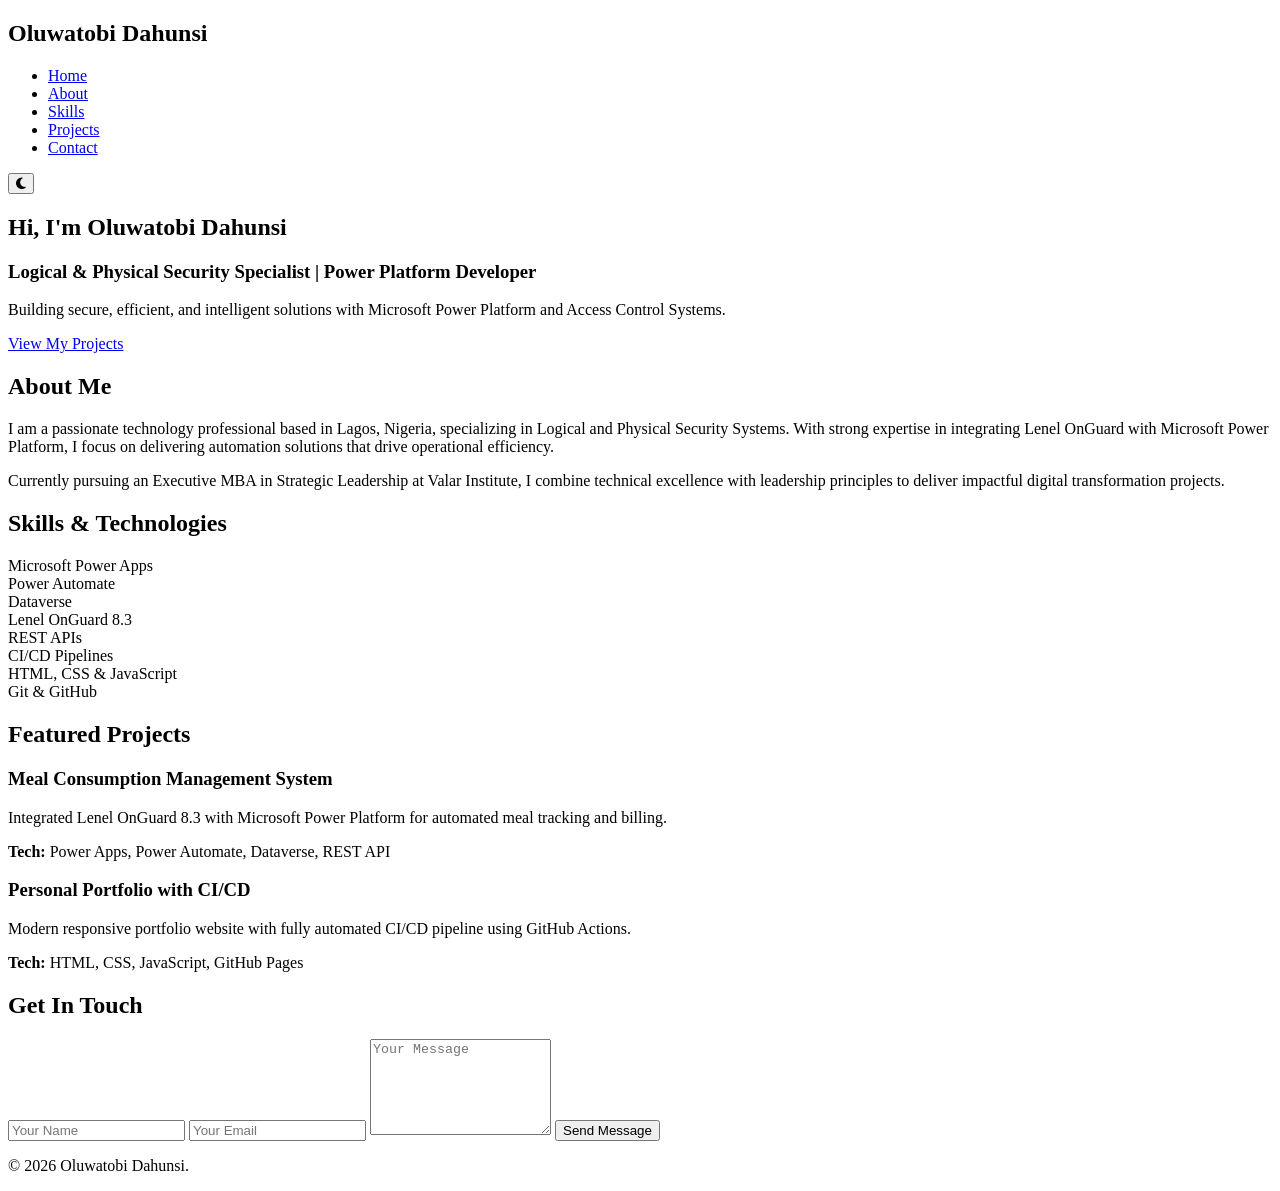
==== .github/index.html @ 3bb0f20a "Create index.html" ====
<!DOCTYPE html>
<html lang="en">
<head>
    <meta charset="UTF-8">
    <meta name="viewport" content="width=device-width, initial-scale=1.0">
    <title>Oluwatobi Dahunsi | Portfolio</title>
    <link rel="stylesheet" href="style.css">
    <link rel="stylesheet" href="https://cdnjs.cloudflare.com/ajax/libs/font-awesome/6.5.0/css/all.min.css">
</head>
<body>
    <!-- Navbar -->
    <nav class="navbar">
        <div class="container">
            <h2 class="logo">Oluwatobi Dahunsi</h2>
            <ul class="nav-links">
                <li><a href="#home">Home</a></li>
                <li><a href="#about">About</a></li>
                <li><a href="#skills">Skills</a></li>
                <li><a href="#projects">Projects</a></li>
                <li><a href="#contact">Contact</a></li>
            </ul>
            <button id="theme-toggle" class="theme-btn"><i class="fas fa-moon"></i></button>
        </div>
    </nav>

    <!-- Hero Section -->
    <section id="home" class="hero">
        <div class="container">
            <div class="hero-content">
                <h1>Hi, I'm <span class="highlight">Oluwatobi Dahunsi</span></h1>
                <h3>Logical & Physical Security Specialist | Power Platform Developer</h3>
                <p>Building secure, efficient, and intelligent solutions with Microsoft Power Platform and Access Control Systems.</p>
                <a href="#projects" class="btn primary-btn">View My Projects</a>
            </div>
        </div>
    </section>

    <!-- About Section -->
    <section id="about" class="section">
        <div class="container">
            <h2 class="section-title">About Me</h2>
            <div class="about-content">
                <p>I am a passionate technology professional based in Lagos, Nigeria, specializing in Logical and Physical Security Systems. With strong expertise in integrating Lenel OnGuard with Microsoft Power Platform, I focus on delivering automation solutions that drive operational efficiency.</p>
                <p>Currently pursuing an Executive MBA in Strategic Leadership at Valar Institute, I combine technical excellence with leadership principles to deliver impactful digital transformation projects.</p>
            </div>
        </div>
    </section>

    <!-- Skills Section -->
    <section id="skills" class="section bg-light">
        <div class="container">
            <h2 class="section-title">Skills & Technologies</h2>
            <div class="skills-grid">
                <div class="skill-card">Microsoft Power Apps</div>
                <div class="skill-card">Power Automate</div>
                <div class="skill-card">Dataverse</div>
                <div class="skill-card">Lenel OnGuard 8.3</div>
                <div class="skill-card">REST APIs</div>
                <div class="skill-card">CI/CD Pipelines</div>
                <div class="skill-card">HTML, CSS & JavaScript</div>
                <div class="skill-card">Git & GitHub</div>
            </div>
        </div>
    </section>

    <!-- Projects Section -->
    <section id="projects" class="section">
        <div class="container">
            <h2 class="section-title">Featured Projects</h2>
            <div class="projects-grid">
                <div class="project-card">
                    <h3>Meal Consumption Management System</h3>
                    <p>Integrated Lenel OnGuard 8.3 with Microsoft Power Platform for automated meal tracking and billing.</p>
                    <p><strong>Tech:</strong> Power Apps, Power Automate, Dataverse, REST API</p>
                </div>
                <div class="project-card">
                    <h3>Personal Portfolio with CI/CD</h3>
                    <p>Modern responsive portfolio website with fully automated CI/CD pipeline using GitHub Actions.</p>
                    <p><strong>Tech:</strong> HTML, CSS, JavaScript, GitHub Pages</p>
                </div>
            </div>
        </div>
    </section>

    <!-- Contact Section -->
    <section id="contact" class="section bg-light">
        <div class="container">
            <h2 class="section-title">Get In Touch</h2>
            <form action="https://formspree.io/f/YOUR_FORM_ID" method="POST" class="contact-form">
                <input type="text" name="name" placeholder="Your Name" required>
                <input type="email" name="email" placeholder="Your Email" required>
                <textarea name="message" placeholder="Your Message" rows="6" required></textarea>
                <button type="submit" class="btn primary-btn">Send Message</button>
            </form>
        </div>
    </section>

    <footer>
        <p>&copy; 2026 Oluwatobi Dahunsi.</p>
    </footer>

    <script src="js/script.js"></script>
</body>
</html>
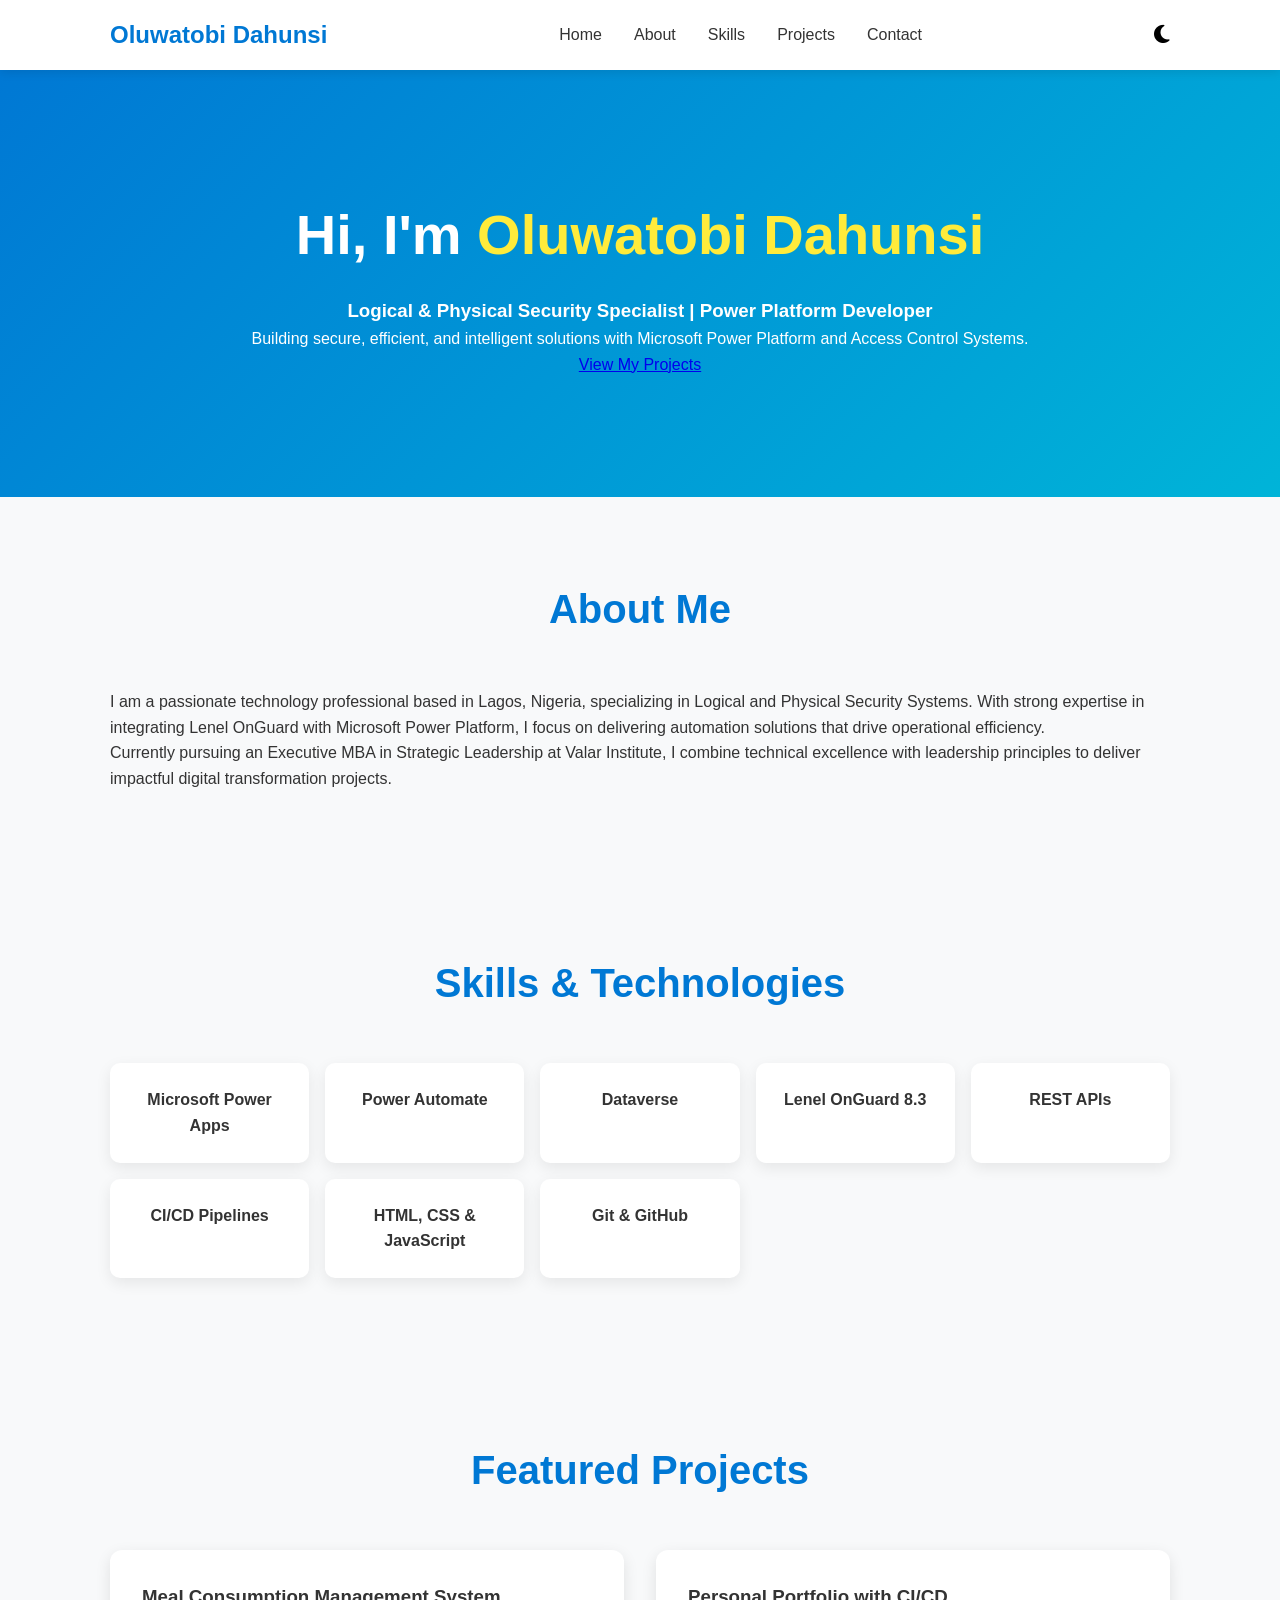
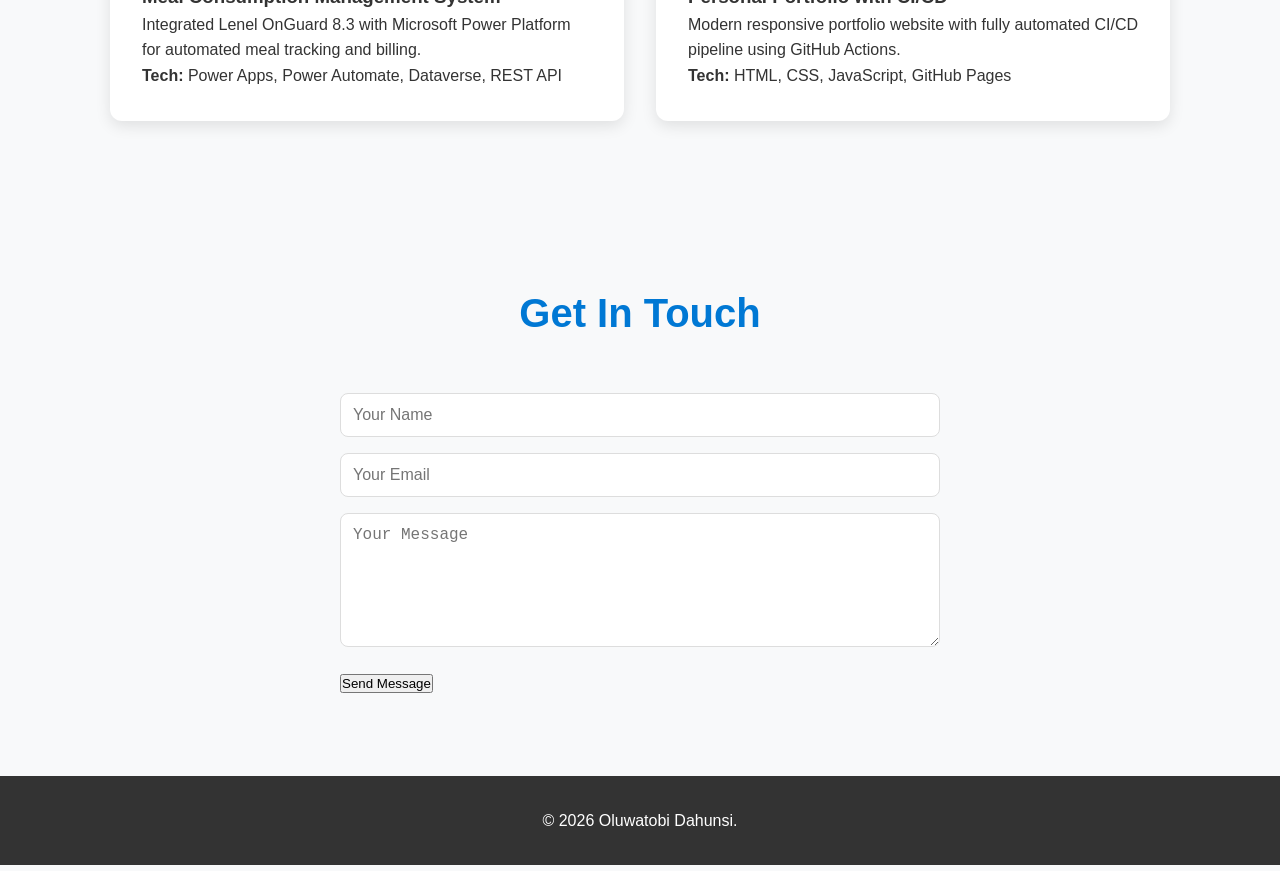
==== commit 7f57de6f: "Fix script source path in index.html" ====
--- a/.github/index.html
+++ b/.github/index.html
@@ -99,6 +99,6 @@
         <p>&copy; 2026 Oluwatobi Dahunsi.</p>
     </footer>
 
-    <script src="js/script.js"></script>
+    <script src="script.js"></script>
 </body>
 </html>
--- a/.github/style.css
+++ b/.github/style.css
@@ -0,0 +1,151 @@
+* {
+    margin: 0;
+    padding: 0;
+    box-sizing: border-box;
+}
+
+body {
+    font-family: 'Segoe UI', Tahoma, Geneva, Verdana, sans-serif;
+    line-height: 1.6;
+    color: #333;
+    background-color: #f8f9fa;
+}
+
+.container {
+    max-width: 1100px;
+    margin: 0 auto;
+    padding: 0 20px;
+}
+
+/* Navbar */
+.navbar {
+    background: #fff;
+    box-shadow: 0 2px 10px rgba(0,0,0,0.1);
+    position: sticky;
+    top: 0;
+    z-index: 100;
+}
+
+.navbar .container {
+    display: flex;
+    justify-content: space-between;
+    align-items: center;
+    padding: 1rem 20px;
+}
+
+.logo {
+    color: #0078d4;
+    font-size: 1.5rem;
+}
+
+.nav-links {
+    display: flex;
+    list-style: none;
+    gap: 2rem;
+}
+
+.nav-links a {
+    text-decoration: none;
+    color: #333;
+    font-weight: 500;
+}
+
+.theme-btn {
+    background: none;
+    border: none;
+    font-size: 1.3rem;
+    cursor: pointer;
+}
+
+/* Hero */
+.hero {
+    background: linear-gradient(135deg, #0078d4, #00b4d8);
+    color: white;
+    padding: 120px 0;
+    text-align: center;
+}
+
+.hero h1 {
+    font-size: 3.5rem;
+    margin-bottom: 1rem;
+}
+
+.highlight {
+    color: #ffeb3b;
+}
+
+/* Sections */
+.section {
+    padding: 80px 0;
+}
+
+.section-title {
+    text-align: center;
+    font-size: 2.5rem;
+    margin-bottom: 3rem;
+    color: #0078d4;
+}
+
+.bg-light {
+    background-color: #f8f9fa;
+}
+
+/* Skills */
+.skills-grid {
+    display: grid;
+    grid-template-columns: repeat(auto-fit, minmax(180px, 1fr));
+    gap: 1rem;
+}
+
+.skill-card {
+    background: white;
+    padding: 1.5rem;
+    border-radius: 10px;
+    text-align: center;
+    box-shadow: 0 5px 15px rgba(0,0,0,0.08);
+    font-weight: 600;
+}
+
+/* Projects */
+.projects-grid {
+    display: grid;
+    grid-template-columns: repeat(auto-fit, minmax(350px, 1fr));
+    gap: 2rem;
+}
+
+.project-card {
+    background: white;
+    padding: 2rem;
+    border-radius: 12px;
+    box-shadow: 0 5px 15px rgba(0,0,0,0.1);
+}
+
+/* Contact Form */
+.contact-form {
+    max-width: 600px;
+    margin: 0 auto;
+}
+
+.contact-form input,
+.contact-form textarea {
+    width: 100%;
+    padding: 12px;
+    margin-bottom: 1rem;
+    border: 1px solid #ddd;
+    border-radius: 8px;
+    font-size: 1rem;
+}
+
+/* Footer */
+footer {
+    text-align: center;
+    padding: 2rem;
+    background: #333;
+    color: white;
+}
+
+/* Responsive */
+@media (max-width: 768px) {
+    .nav-links { gap: 1rem; font-size: 0.9rem; }
+    .hero h1 { font-size: 2.5rem; }
+}
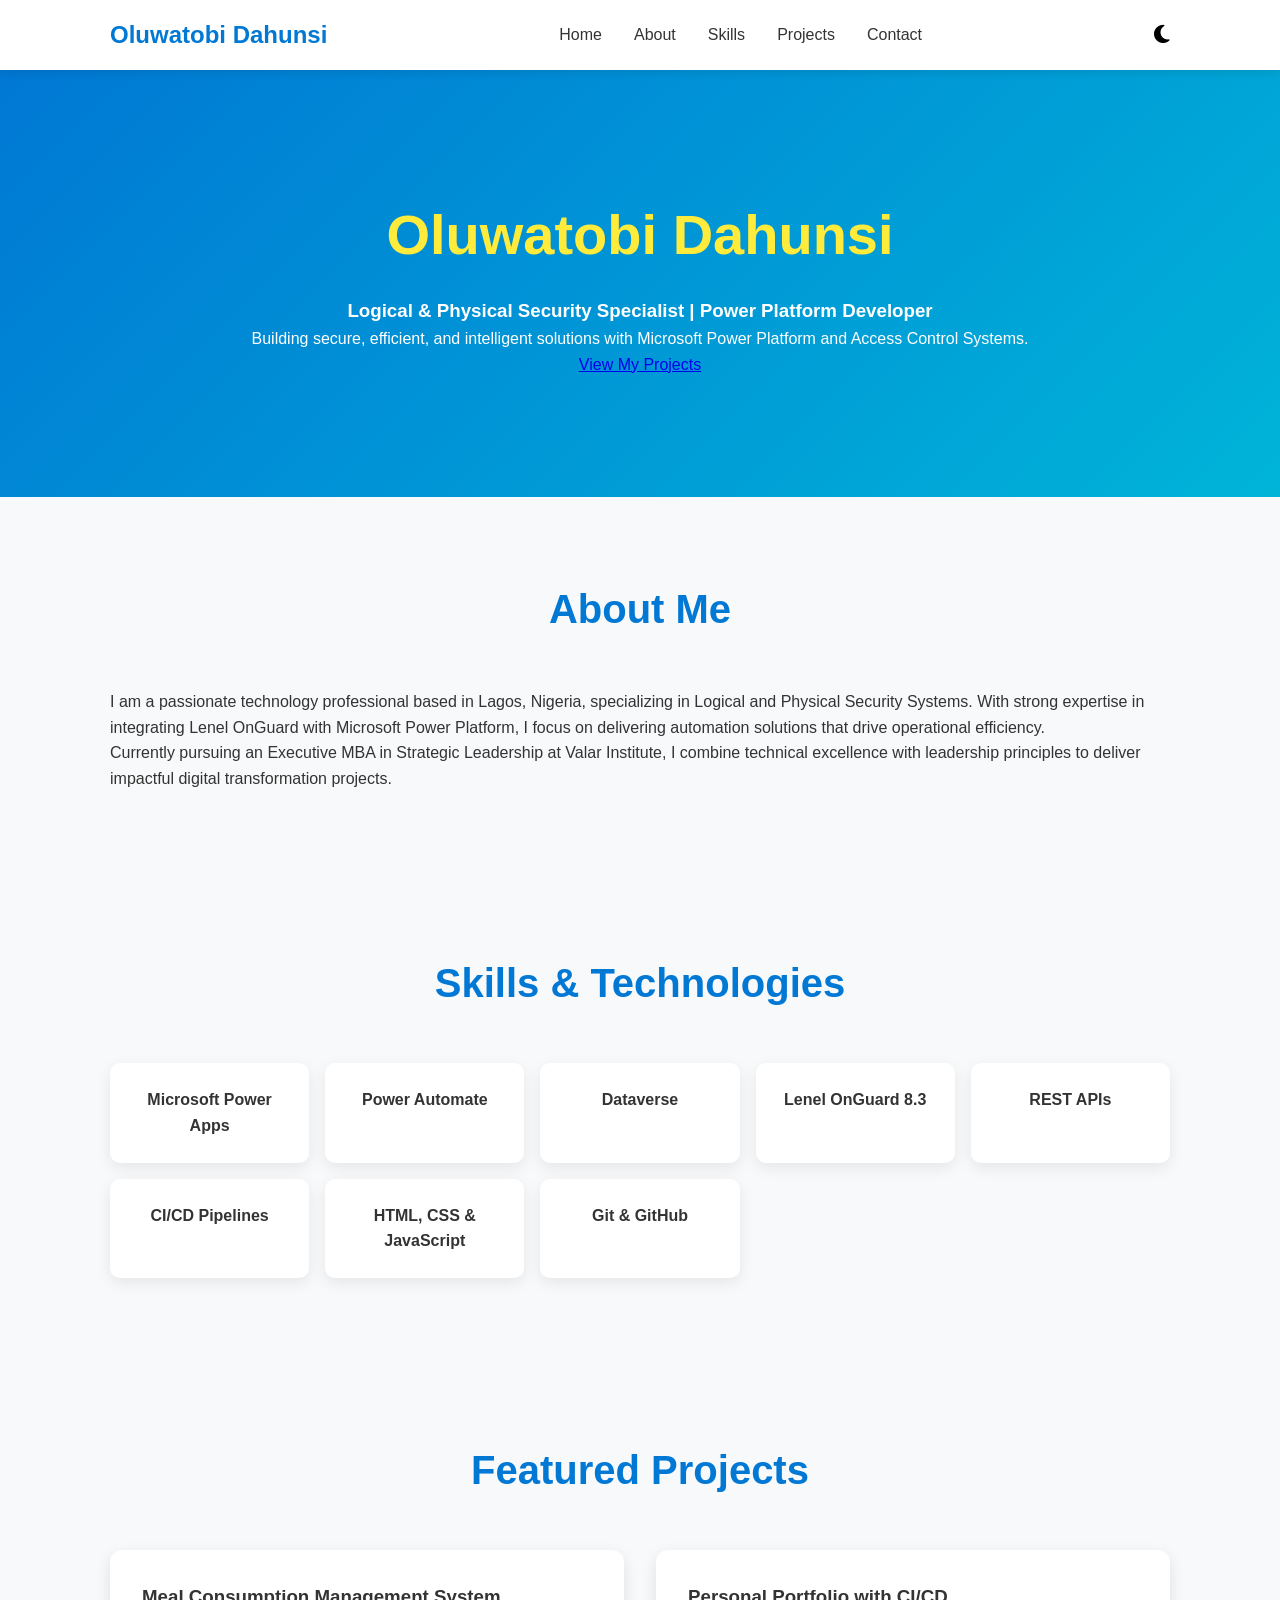
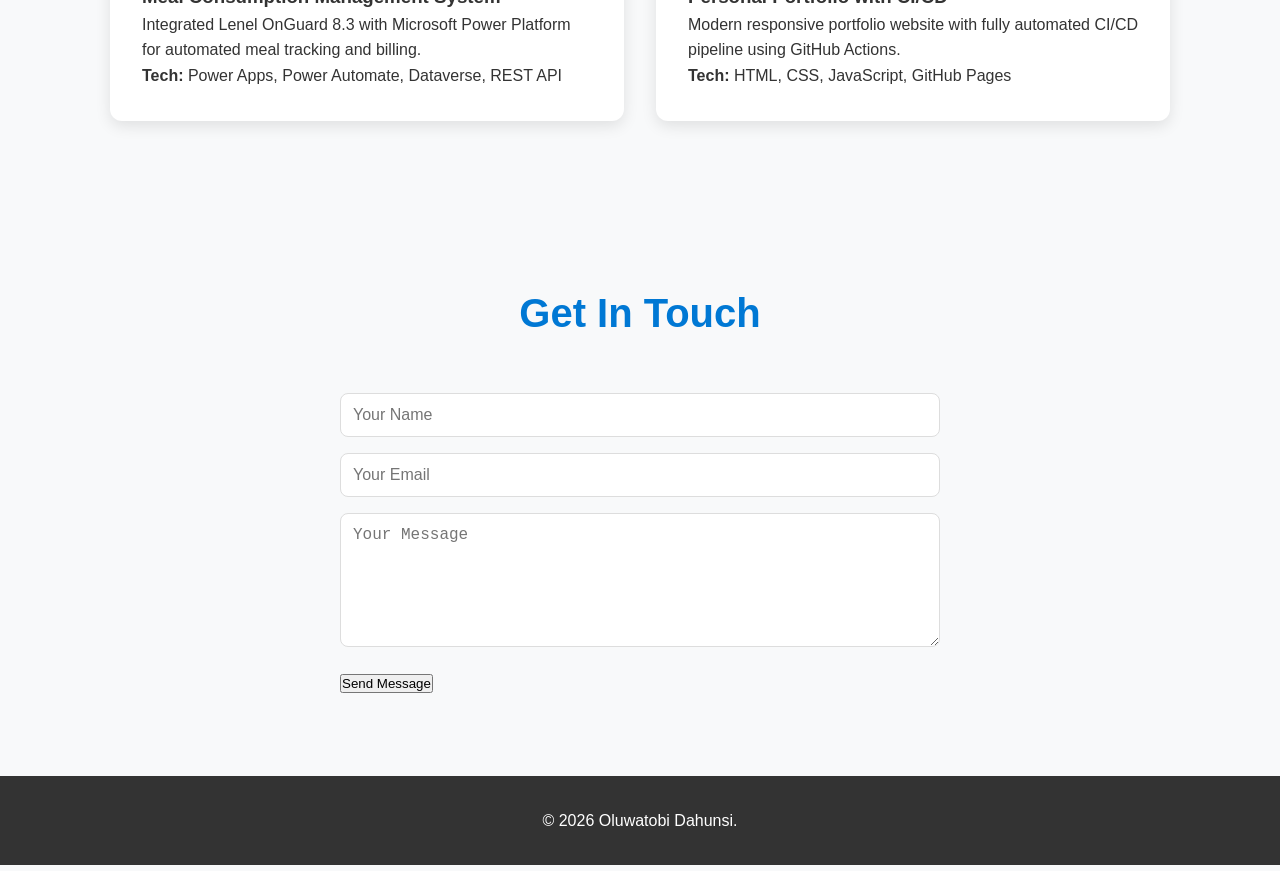
==== commit e701c05b: "Update index.html" ====
--- a/.github/index.html
+++ b/.github/index.html
@@ -27,7 +27,7 @@
     <section id="home" class="hero">
         <div class="container">
             <div class="hero-content">
-                <h1>Hi, I'm <span class="highlight">Oluwatobi Dahunsi</span></h1>
+                <h1> <span class="highlight">Oluwatobi Dahunsi</span></h1>
                 <h3>Logical & Physical Security Specialist | Power Platform Developer</h3>
                 <p>Building secure, efficient, and intelligent solutions with Microsoft Power Platform and Access Control Systems.</p>
                 <a href="#projects" class="btn primary-btn">View My Projects</a>
